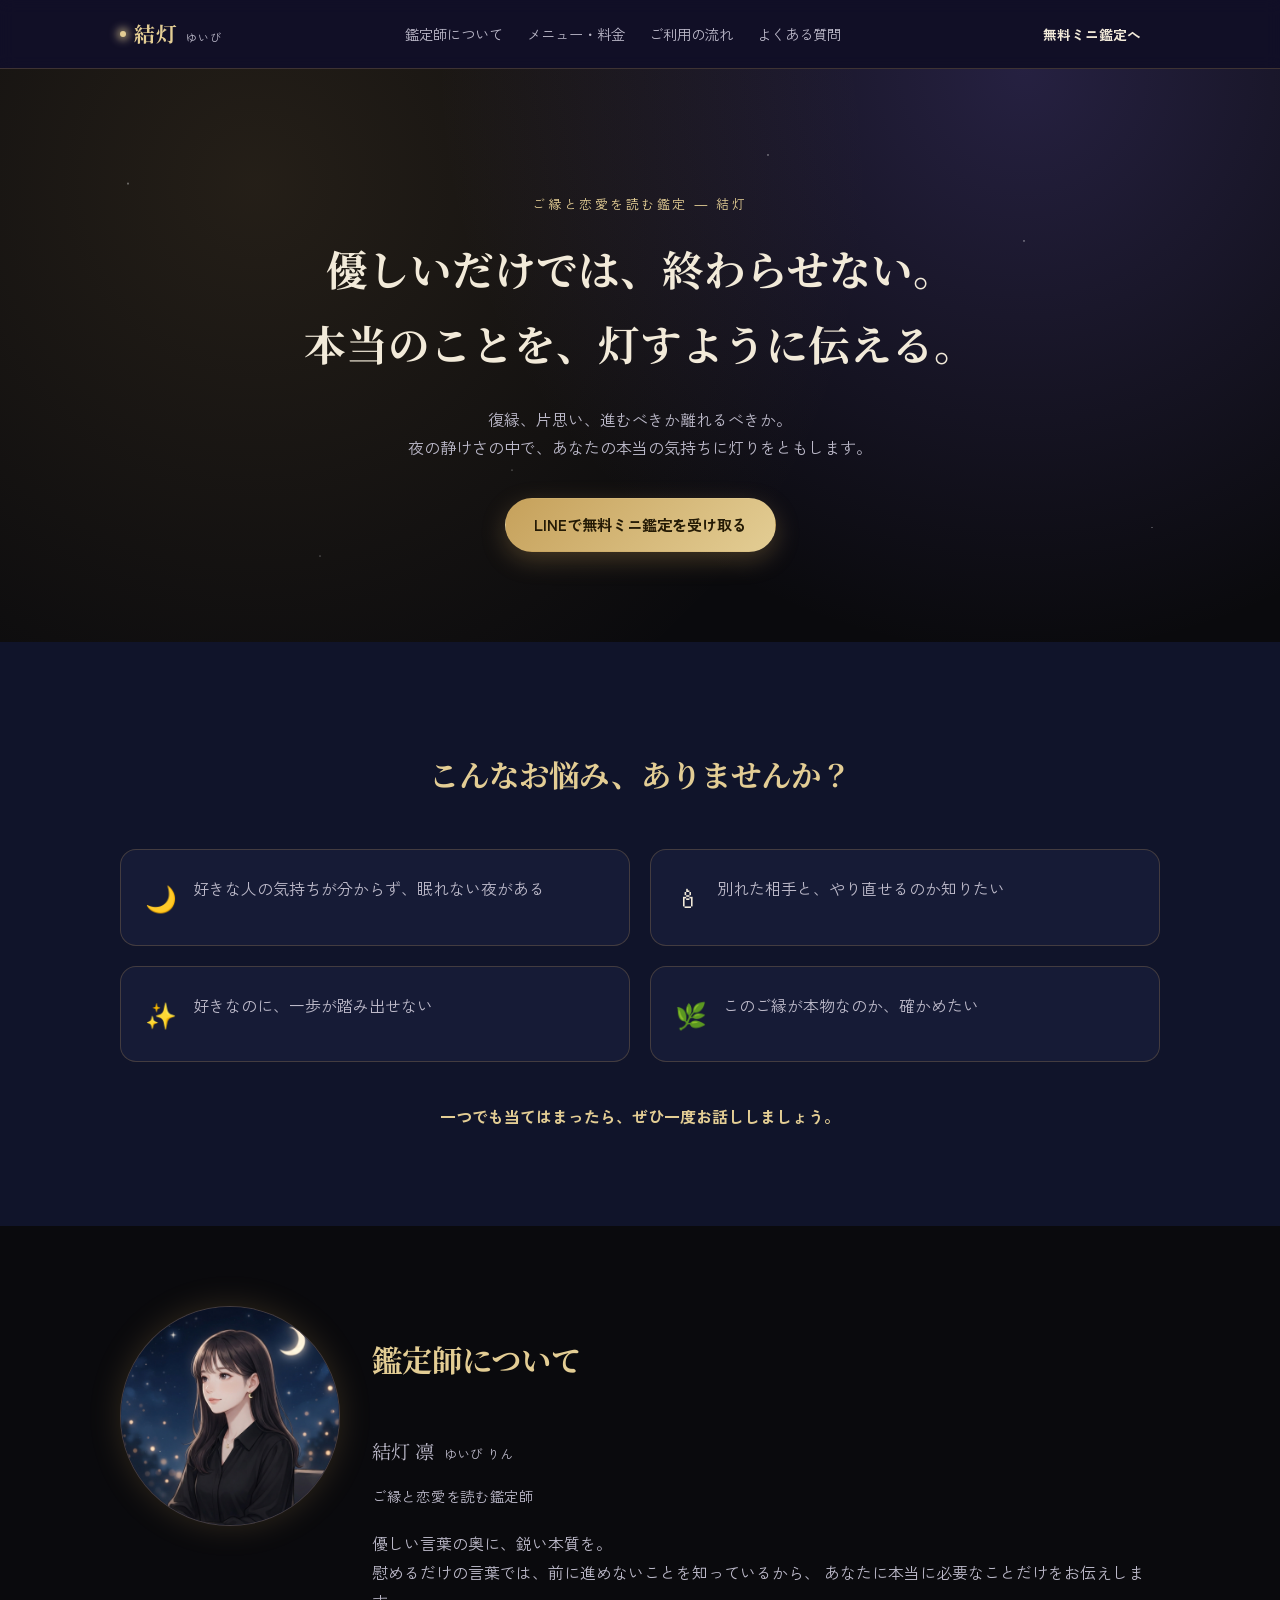
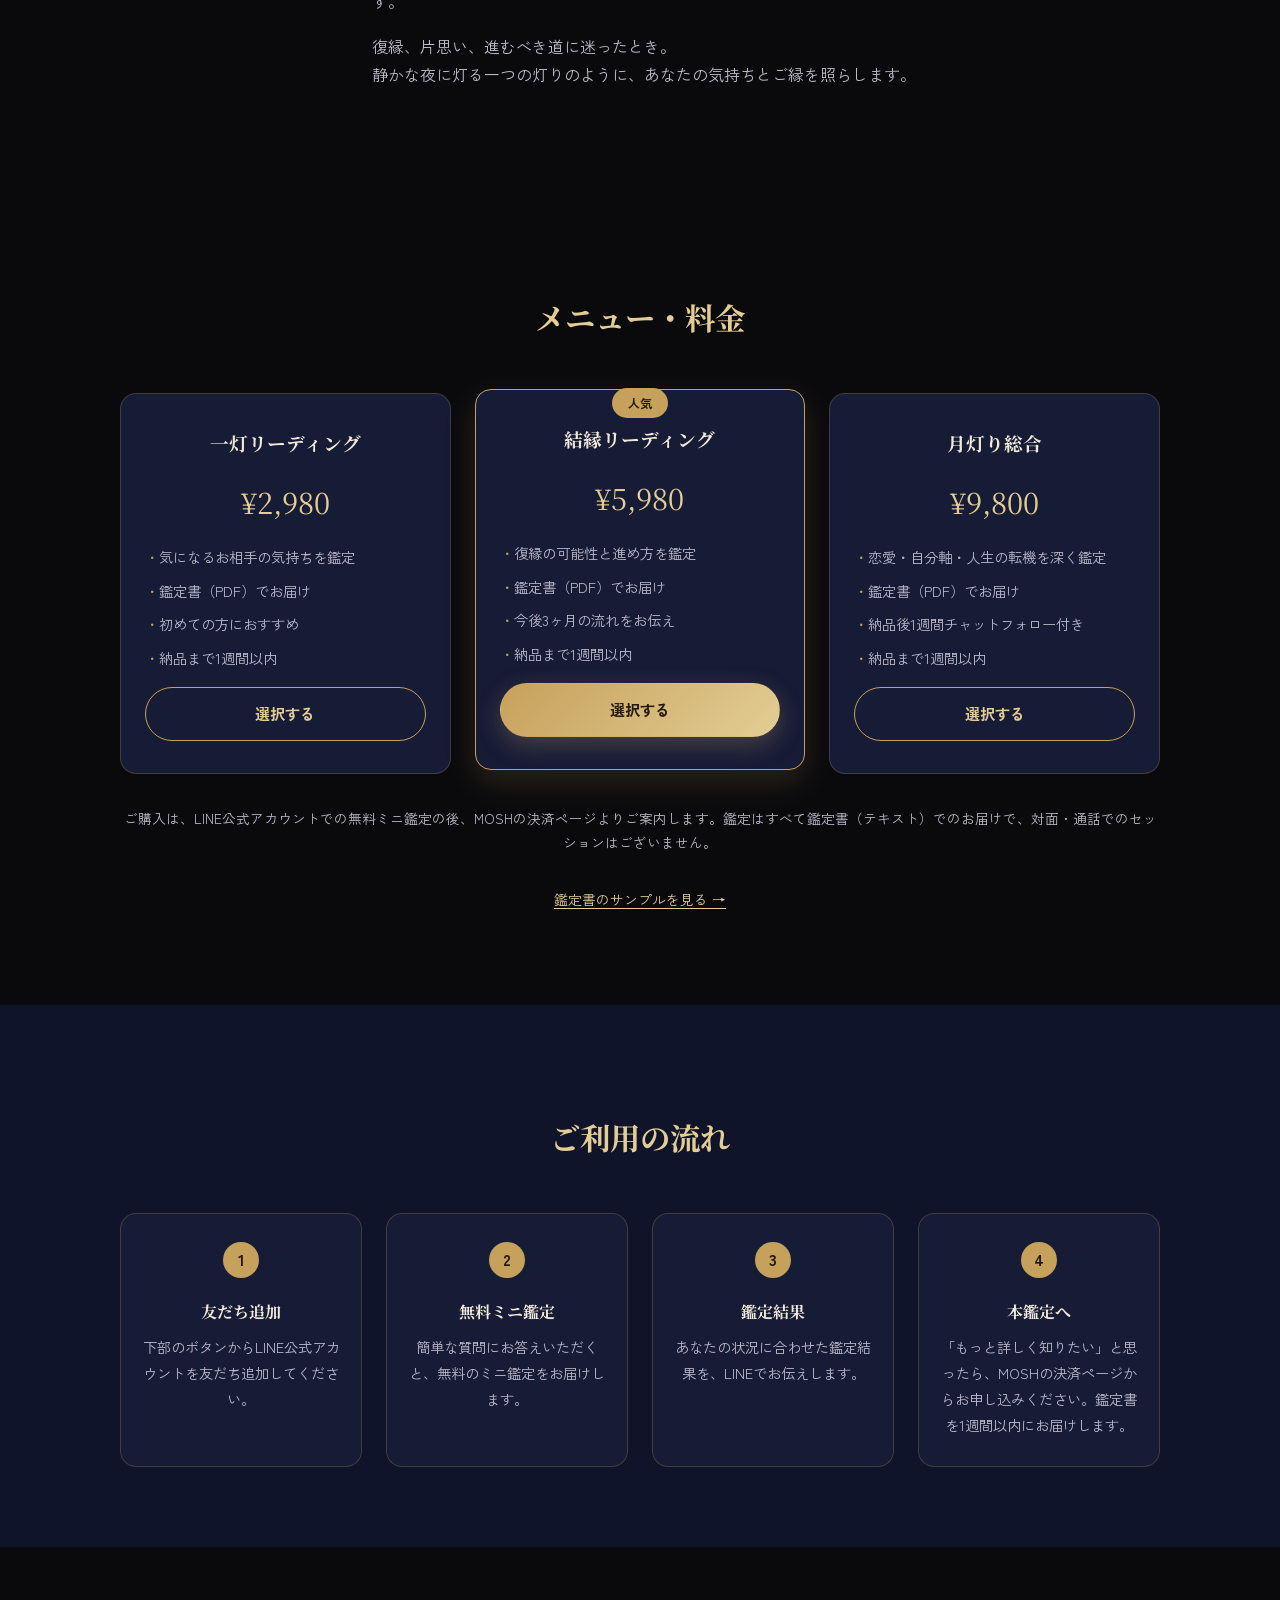
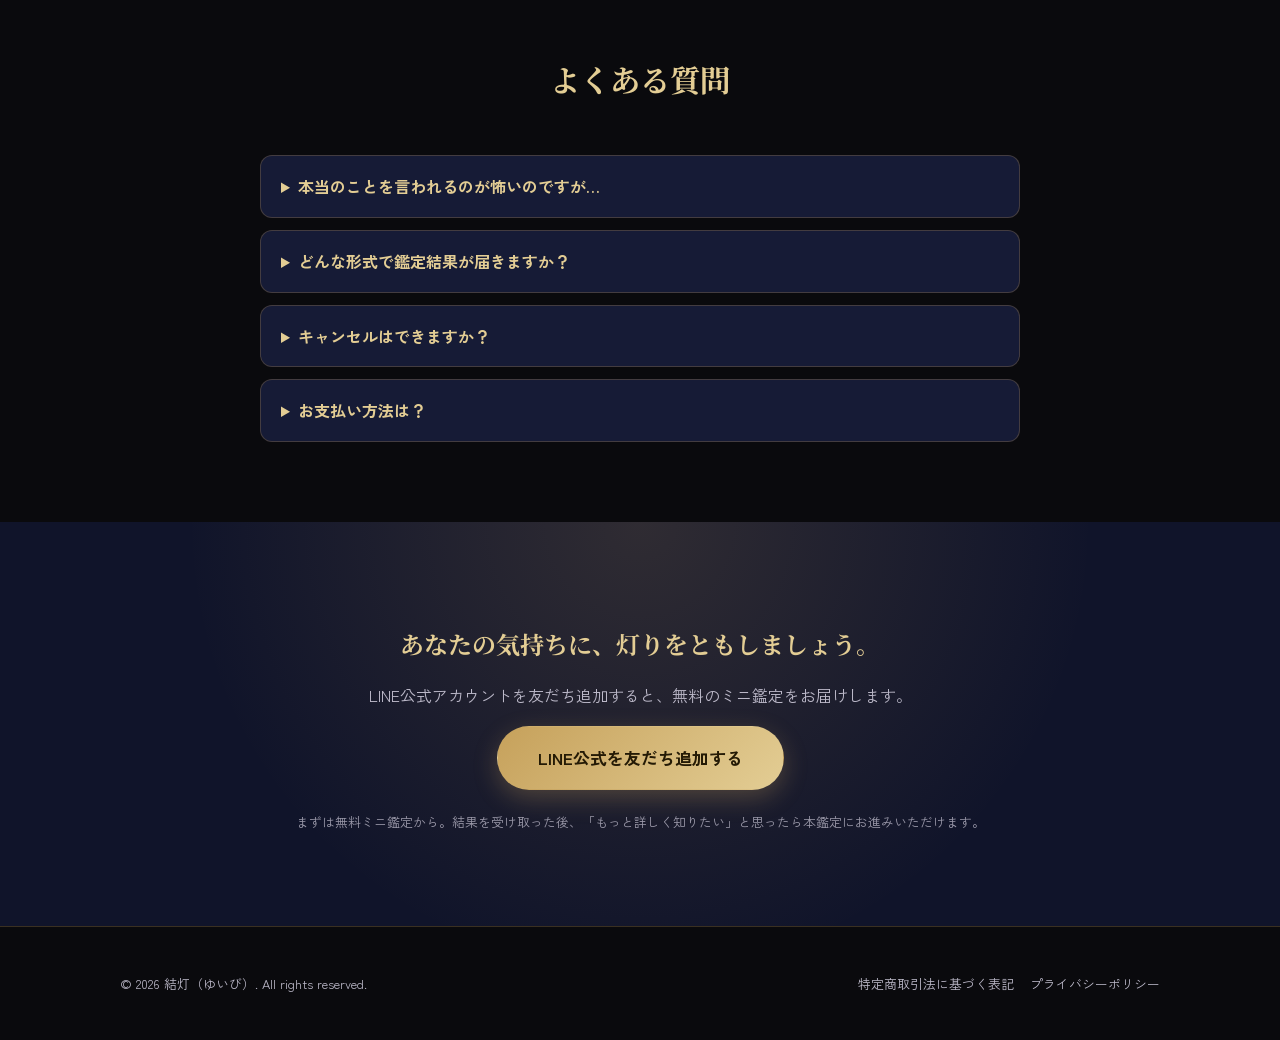
==== index.html @ 4c4d469e "Initial commit: 結灯（ゆいび）LP" ====
<!DOCTYPE html>
<html lang="ja">
<head>
<meta charset="UTF-8">
<meta name="viewport" content="width=device-width, initial-scale=1.0">
<title>結灯（ゆいび）— ご縁と恋愛を読む鑑定</title>
<meta name="description" content="優しい。でも、恋愛の現実には嘘をつかない。ご縁と恋愛を読む鑑定師・結灯 凛によるオンライン鑑定「結灯」。">
<link rel="preconnect" href="https://fonts.googleapis.com">
<link href="https://fonts.googleapis.com/css2?family=Noto+Serif+JP:wght@400;600;700&family=Zen+Kaku+Gothic+New:wght@400;500;700&display=swap" rel="stylesheet">
<link rel="stylesheet" href="css/style.css">
</head>
<body>

<header class="site-header">
  <div class="container header-inner">
    <a href="#top" class="logo"><span class="logo-glow" aria-hidden="true"></span>結灯<span class="logo-kana">ゆいび</span></a>
    <nav class="nav" id="nav">
      <a href="#about">鑑定師について</a>
      <a href="#menu">メニュー・料金</a>
      <a href="#flow">ご利用の流れ</a>
      <a href="#faq">よくある質問</a>
    </nav>
    <a href="#cta" class="btn btn-small header-cta">無料ミニ鑑定へ</a>
    <button class="nav-toggle" id="navToggle" aria-label="メニューを開く">☰</button>
  </div>
</header>

<main>

  <!-- Hero -->
  <section class="hero" id="top">
    <div class="hero-stars" aria-hidden="true"></div>
    <div class="container hero-inner">
      <p class="eyebrow">ご縁と恋愛を読む鑑定 ― 結灯</p>
      <h1>優しいだけでは、終わらせない。<br>本当のことを、灯すように伝える。</h1>
      <p class="hero-sub">
        復縁、片思い、進むべきか離れるべきか。<br>
        夜の静けさの中で、あなたの本当の気持ちに灯りをともします。
      </p>
      <a href="#cta" class="btn btn-primary">LINEで無料ミニ鑑定を受け取る</a>
    </div>
  </section>

  <!-- お悩み共感 -->
  <section class="empathy">
    <div class="container">
      <h2 class="section-title">こんなお悩み、ありませんか？</h2>
      <ul class="empathy-list">
        <li>
          <span class="empathy-icon">🌙</span>
          <p>好きな人の気持ちが分からず、眠れない夜がある</p>
        </li>
        <li>
          <span class="empathy-icon">🕯</span>
          <p>別れた相手と、やり直せるのか知りたい</p>
        </li>
        <li>
          <span class="empathy-icon">✨</span>
          <p>好きなのに、一歩が踏み出せない</p>
        </li>
        <li>
          <span class="empathy-icon">🌿</span>
          <p>このご縁が本物なのか、確かめたい</p>
        </li>
      </ul>
      <p class="empathy-lead">一つでも当てはまったら、ぜひ一度お話ししましょう。</p>
    </div>
  </section>

  <!-- 鑑定師について -->
  <section class="about" id="about">
    <div class="container about-inner">
      <div class="about-photo">
        <img src="images/profile.jpg" alt="結灯 凛（ゆいび りん）">
      </div>
      <div class="about-text">
        <h2 class="section-title align-left">鑑定師について</h2>
        <p class="about-name">結灯 凛<span class="about-kana">ゆいび りん</span></p>
        <p class="about-title">ご縁と恋愛を読む鑑定師</p>
        <p>
          優しい言葉の奥に、鋭い本質を。<br>
          慰めるだけの言葉では、前に進めないことを知っているから、
          あなたに本当に必要なことだけをお伝えします。
        </p>
        <p>
          復縁、片思い、進むべき道に迷ったとき。<br>
          静かな夜に灯る一つの灯りのように、あなたの気持ちとご縁を照らします。
        </p>
      </div>
    </div>
  </section>

  <!-- メニュー・料金 -->
  <section class="menu" id="menu">
    <div class="container">
      <h2 class="section-title">メニュー・料金</h2>
      <div class="plans">
        <div class="plan-card">
          <h3>一灯リーディング</h3>
          <p class="plan-price">¥2,980</p>
          <ul>
            <li>気になるお相手の気持ちを鑑定</li>
            <li>鑑定書（PDF）でお届け</li>
            <li>初めての方におすすめ</li>
            <li>納品まで1週間以内</li>
          </ul>
          <a href="#cta" class="btn btn-outline">選択する</a>
        </div>
        <div class="plan-card plan-featured">
          <p class="plan-badge">人気</p>
          <h3>結縁リーディング</h3>
          <p class="plan-price">¥5,980</p>
          <ul>
            <li>復縁の可能性と進め方を鑑定</li>
            <li>鑑定書（PDF）でお届け</li>
            <li>今後3ヶ月の流れをお伝え</li>
            <li>納品まで1週間以内</li>
          </ul>
          <a href="#cta" class="btn btn-primary">選択する</a>
        </div>
        <div class="plan-card">
          <h3>月灯り総合</h3>
          <p class="plan-price">¥9,800</p>
          <ul>
            <li>恋愛・自分軸・人生の転機を深く鑑定</li>
            <li>鑑定書（PDF）でお届け</li>
            <li>納品後1週間チャットフォロー付き</li>
            <li>納品まで1週間以内</li>
          </ul>
          <a href="#cta" class="btn btn-outline">選択する</a>
        </div>
      </div>
      <p class="menu-flow-note">ご購入は、LINE公式アカウントでの無料ミニ鑑定の後、MOSHの決済ページよりご案内します。鑑定はすべて鑑定書（テキスト）でのお届けで、対面・通話でのセッションはございません。</p>
      <p class="menu-flow-note"><a href="sample.html">鑑定書のサンプルを見る →</a></p>
    </div>
  </section>

  <!-- ご利用の流れ -->
  <section class="flow" id="flow">
    <div class="container">
      <h2 class="section-title">ご利用の流れ</h2>
      <ol class="flow-steps">
        <li>
          <span class="flow-num">1</span>
          <h3>友だち追加</h3>
          <p>下部のボタンからLINE公式アカウントを友だち追加してください。</p>
        </li>
        <li>
          <span class="flow-num">2</span>
          <h3>無料ミニ鑑定</h3>
          <p>簡単な質問にお答えいただくと、無料のミニ鑑定をお届けします。</p>
        </li>
        <li>
          <span class="flow-num">3</span>
          <h3>鑑定結果</h3>
          <p>あなたの状況に合わせた鑑定結果を、LINEでお伝えします。</p>
        </li>
        <li>
          <span class="flow-num">4</span>
          <h3>本鑑定へ</h3>
          <p>「もっと詳しく知りたい」と思ったら、MOSHの決済ページからお申し込みください。鑑定書を1週間以内にお届けします。</p>
        </li>
      </ol>
    </div>
  </section>

  <!-- FAQ -->
  <section class="faq" id="faq">
    <div class="container">
      <h2 class="section-title">よくある質問</h2>
      <div class="faq-list">
        <details>
          <summary>本当のことを言われるのが怖いのですが…</summary>
          <p>優しくお伝えしますが、現実から目を逸らさない鑑定を大切にしています。あなたが前に進むために必要なことだけをお話しします。</p>
        </details>
        <details>
          <summary>どんな形式で鑑定結果が届きますか？</summary>
          <p>すべて鑑定書（テキスト）でのお届けです。対面・通話でのセッションはございませんので、お好きなタイミングで読み返していただけます。</p>
        </details>
        <details>
          <summary>キャンセルはできますか？</summary>
          <p>鑑定書の作成に着手する前であれば全額返金いたします。作成に着手した後は、サービスの性質上、返金をお受けできません。</p>
        </details>
        <details>
          <summary>お支払い方法は？</summary>
          <p>クレジットカード決済に対応しています（決済代行サービス「MOSH」を利用）。LINEでのご案内後、MOSHの決済ページからお申し込みいただけます。</p>
        </details>
      </div>
    </div>
  </section>

  <!-- CTA -->
  <section class="cta-final" id="cta">
    <div class="container">
      <h2>あなたの気持ちに、灯りをともしましょう。</h2>
      <p>LINE公式アカウントを友だち追加すると、無料のミニ鑑定をお届けします。</p>
      <a href="https://lin.ee/WT8ek0j" class="btn btn-primary btn-large" target="_blank" rel="noopener">LINE公式を友だち追加する</a>
      <p class="cta-note">まずは無料ミニ鑑定から。結果を受け取った後、「もっと詳しく知りたい」と思ったら本鑑定にお進みいただけます。</p>
    </div>
  </section>

</main>

<footer class="site-footer">
  <div class="container footer-inner">
    <p>&copy; 2026 結灯（ゆいび）. All rights reserved.</p>
    <nav class="footer-nav">
      <a href="tokushoho.html">特定商取引法に基づく表記</a>
      <a href="#">プライバシーポリシー</a>
    </nav>
  </div>
</footer>

<script src="js/script.js"></script>
</body>
</html>
---- css/style.css ----
:root {
  --color-bg: #0a0a0d;
  --color-bg-alt: #10142a;
  --color-surface: #161b36;
  --color-text: #f2ead9;
  --color-text-muted: #bcb9c9;
  --color-accent: #c6a15b;
  --color-accent-soft: #e3cd94;
  --color-moon: #e9ecf5;
  --color-border: rgba(198, 161, 91, 0.25);
  --font-serif: "Noto Serif JP", serif;
  --font-sans: "Zen Kaku Gothic New", sans-serif;
  --radius: 16px;
  --max-width: 1080px;
}

* { box-sizing: border-box; }

html { scroll-behavior: smooth; }

body {
  margin: 0;
  background: var(--color-bg);
  color: var(--color-text);
  font-family: var(--font-sans);
  line-height: 1.8;
  -webkit-font-smoothing: antialiased;
}

h1, h2, h3, .logo, .plan-price, .about-name {
  font-family: var(--font-serif);
}

a { color: inherit; text-decoration: none; }

img { max-width: 100%; display: block; }

.container {
  max-width: var(--max-width);
  margin: 0 auto;
  padding: 0 20px;
}

/* Header */
.site-header {
  position: sticky;
  top: 0;
  z-index: 100;
  background: rgba(18, 16, 42, 0.9);
  backdrop-filter: blur(8px);
  border-bottom: 1px solid var(--color-border);
}

.header-inner {
  display: flex;
  align-items: center;
  justify-content: space-between;
  height: 68px;
  gap: 16px;
}

.logo {
  display: inline-flex;
  align-items: baseline;
  gap: 8px;
  font-size: 1.3rem;
  font-weight: 700;
  color: var(--color-accent-soft);
  letter-spacing: 0.05em;
  flex-shrink: 0;
}

.logo-glow {
  width: 6px;
  height: 6px;
  border-radius: 50%;
  background: var(--color-accent-soft);
  box-shadow: 0 0 8px 3px rgba(227, 205, 148, 0.7);
  align-self: center;
}

.logo-kana {
  font-family: var(--font-sans);
  font-weight: 400;
  font-size: 0.7rem;
  color: var(--color-text-muted);
  letter-spacing: 0.1em;
}

.nav {
  display: none;
  gap: 24px;
  font-size: 0.9rem;
  color: var(--color-text-muted);
}

.nav a:hover { color: var(--color-accent-soft); }

.header-cta {
  display: none;
}

.nav-toggle {
  background: none;
  border: 1px solid var(--color-border);
  color: var(--color-text);
  font-size: 1.2rem;
  border-radius: 8px;
  width: 40px;
  height: 40px;
  cursor: pointer;
}

@media (min-width: 860px) {
  .nav { display: flex; }
  .header-cta { display: inline-block; }
  .nav-toggle { display: none; }
}

.nav.nav-open {
  display: flex;
  flex-direction: column;
  position: absolute;
  top: 68px;
  left: 0;
  right: 0;
  background: var(--color-bg-alt);
  padding: 16px 20px 24px;
  border-bottom: 1px solid var(--color-border);
  gap: 14px;
}

/* Buttons */
.btn {
  display: inline-block;
  padding: 12px 28px;
  border-radius: 999px;
  font-weight: 600;
  font-size: 0.95rem;
  transition: transform 0.15s ease, box-shadow 0.15s ease, opacity 0.15s ease;
  border: 1px solid transparent;
}

.btn:hover { transform: translateY(-2px); }

.btn-primary {
  background: linear-gradient(135deg, var(--color-accent), var(--color-accent-soft));
  color: #241a05;
  box-shadow: 0 8px 24px rgba(227, 180, 100, 0.25);
}

.btn-outline {
  border-color: var(--color-accent);
  color: var(--color-accent-soft);
}

.btn-small { padding: 8px 18px; font-size: 0.85rem; }
.btn-large { padding: 16px 40px; font-size: 1.05rem; }

/* Hero */
.hero {
  position: relative;
  padding: 110px 0 90px;
  background: radial-gradient(circle at 20% 20%, rgba(227,180,100,0.12), transparent 55%),
              radial-gradient(circle at 80% 0%, rgba(120,100,220,0.25), transparent 50%),
              var(--color-bg);
  text-align: center;
  overflow: hidden;
}

.hero-stars {
  position: absolute;
  inset: 0;
  background-image:
    radial-gradient(1.5px 1.5px at 10% 20%, #fff, transparent),
    radial-gradient(1.5px 1.5px at 80% 30%, #fff, transparent),
    radial-gradient(1px 1px at 40% 70%, #fff, transparent),
    radial-gradient(1.5px 1.5px at 60% 15%, #fff, transparent),
    radial-gradient(1px 1px at 90% 80%, #fff, transparent),
    radial-gradient(1px 1px at 25% 85%, #fff, transparent);
  opacity: 0.5;
  pointer-events: none;
}

.hero-inner { position: relative; max-width: 720px; }

.eyebrow {
  color: var(--color-accent-soft);
  letter-spacing: 0.2em;
  font-size: 0.8rem;
  margin-bottom: 16px;
}

.hero h1 {
  font-size: clamp(1.7rem, 4.5vw, 2.6rem);
  margin: 0 0 24px;
  color: var(--color-text);
}

.hero-sub {
  color: var(--color-text-muted);
  margin-bottom: 36px;
  font-size: 1rem;
}

/* Section basics */
section { padding: 80px 0; }

.section-title {
  text-align: center;
  font-size: clamp(1.4rem, 3vw, 1.9rem);
  margin-bottom: 48px;
  color: var(--color-accent-soft);
  position: relative;
}

.section-title.align-left { text-align: left; }

/* Empathy */
.empathy { background: var(--color-bg-alt); }

.empathy-list {
  list-style: none;
  margin: 0 0 40px;
  padding: 0;
  display: grid;
  grid-template-columns: 1fr;
  gap: 20px;
}

@media (min-width: 640px) {
  .empathy-list { grid-template-columns: 1fr 1fr; }
}

.empathy-list li {
  background: var(--color-surface);
  border: 1px solid var(--color-border);
  border-radius: var(--radius);
  padding: 24px;
  display: flex;
  align-items: flex-start;
  gap: 16px;
}

.empathy-icon { font-size: 1.6rem; }

.empathy-list p { margin: 0; color: var(--color-text-muted); }

.empathy-lead {
  text-align: center;
  color: var(--color-accent-soft);
  font-weight: 600;
}

/* About */
.about-inner {
  display: flex;
  flex-direction: column;
  gap: 32px;
  align-items: center;
}

@media (min-width: 760px) {
  .about-inner { flex-direction: row; align-items: flex-start; }
}

.about-photo {
  flex-shrink: 0;
  width: 220px;
  height: 220px;
  border-radius: 50%;
  background: var(--color-surface);
  border: 1px solid var(--color-border);
  box-shadow: 0 0 32px rgba(198, 161, 91, 0.2);
  overflow: hidden;
}

.about-photo img {
  width: 100%;
  height: 100%;
  object-fit: cover;
}

.about-text { flex: 1; }

.about-name {
  display: flex;
  align-items: baseline;
  gap: 10px;
  font-size: 1.2rem;
  color: var(--color-accent-soft);
  margin-bottom: 4px;
}

.about-kana {
  font-family: var(--font-sans);
  font-weight: 400;
  font-size: 0.8rem;
  color: var(--color-text-muted);
}

.about-title {
  font-size: 0.9rem;
  color: var(--color-moon);
  margin-bottom: 20px;
  letter-spacing: 0.05em;
}

.about-text p { color: var(--color-text-muted); }

/* Menu / plans */
.plans {
  display: grid;
  grid-template-columns: 1fr;
  gap: 24px;
}

@media (min-width: 860px) {
  .plans { grid-template-columns: repeat(3, 1fr); }
}

.plan-card {
  position: relative;
  background: var(--color-surface);
  border: 1px solid var(--color-border);
  border-radius: var(--radius);
  padding: 32px 24px;
  text-align: center;
  display: flex;
  flex-direction: column;
  gap: 16px;
}

.plan-featured {
  border-color: var(--color-accent);
  box-shadow: 0 12px 32px rgba(227, 180, 100, 0.15);
  transform: translateY(-4px);
}

.plan-badge {
  position: absolute;
  top: -14px;
  left: 50%;
  transform: translateX(-50%);
  background: var(--color-accent);
  color: #241a05;
  font-size: 0.75rem;
  font-weight: 700;
  padding: 4px 16px;
  border-radius: 999px;
}

.plan-card h3 { margin: 0; }

.plan-price {
  font-size: 1.8rem;
  color: var(--color-accent-soft);
  margin: 0;
}

.plan-card ul {
  list-style: none;
  padding: 0;
  margin: 0;
  color: var(--color-text-muted);
  font-size: 0.9rem;
  display: flex;
  flex-direction: column;
  gap: 8px;
  text-align: left;
}

.plan-card ul li::before { content: "・"; color: var(--color-accent); }

.menu-flow-note {
  text-align: center;
  color: var(--color-text-muted);
  font-size: 0.85rem;
  margin-top: 32px;
}

.menu-flow-note a {
  color: var(--color-accent-soft);
  text-decoration: underline;
  text-underline-offset: 3px;
}

/* Flow */
.flow { background: var(--color-bg-alt); }

.flow-steps {
  list-style: none;
  margin: 0;
  padding: 0;
  display: grid;
  grid-template-columns: 1fr;
  gap: 24px;
  counter-reset: step;
}

@media (min-width: 760px) {
  .flow-steps { grid-template-columns: repeat(4, 1fr); }
}

.flow-steps li {
  background: var(--color-surface);
  border: 1px solid var(--color-border);
  border-radius: var(--radius);
  padding: 28px 20px;
  text-align: center;
}

.flow-num {
  display: inline-flex;
  align-items: center;
  justify-content: center;
  width: 36px;
  height: 36px;
  border-radius: 50%;
  background: var(--color-accent);
  color: #241a05;
  font-weight: 700;
  margin-bottom: 12px;
}

.flow-steps h3 { margin: 8px 0; font-size: 1rem; }
.flow-steps p { color: var(--color-text-muted); font-size: 0.9rem; margin: 0; }

/* FAQ */
.faq-list {
  display: flex;
  flex-direction: column;
  gap: 12px;
  max-width: 760px;
  margin: 0 auto;
}

.faq-list details {
  background: var(--color-surface);
  border: 1px solid var(--color-border);
  border-radius: 12px;
  padding: 16px 20px;
}

.faq-list summary {
  cursor: pointer;
  font-weight: 600;
  color: var(--color-accent-soft);
}

.faq-list p {
  color: var(--color-text-muted);
  margin: 12px 0 0;
}

/* CTA final */
.cta-final {
  text-align: center;
  background: radial-gradient(circle at 50% 0%, rgba(227,180,100,0.15), transparent 60%),
              var(--color-bg-alt);
}

.cta-final h2 { color: var(--color-accent-soft); margin-bottom: 12px; }
.cta-final p { color: var(--color-text-muted); }
.cta-note {
  margin-top: 20px;
  font-size: 0.8rem;
  color: var(--color-text-muted);
  opacity: 0.8;
}

/* Footer */
.site-footer {
  padding: 32px 0;
  border-top: 1px solid var(--color-border);
}

.footer-inner {
  display: flex;
  flex-direction: column;
  gap: 12px;
  align-items: center;
  text-align: center;
  color: var(--color-text-muted);
  font-size: 0.8rem;
}

.footer-nav {
  display: flex;
  gap: 16px;
}

@media (min-width: 640px) {
  .footer-inner { flex-direction: row; justify-content: space-between; }
}
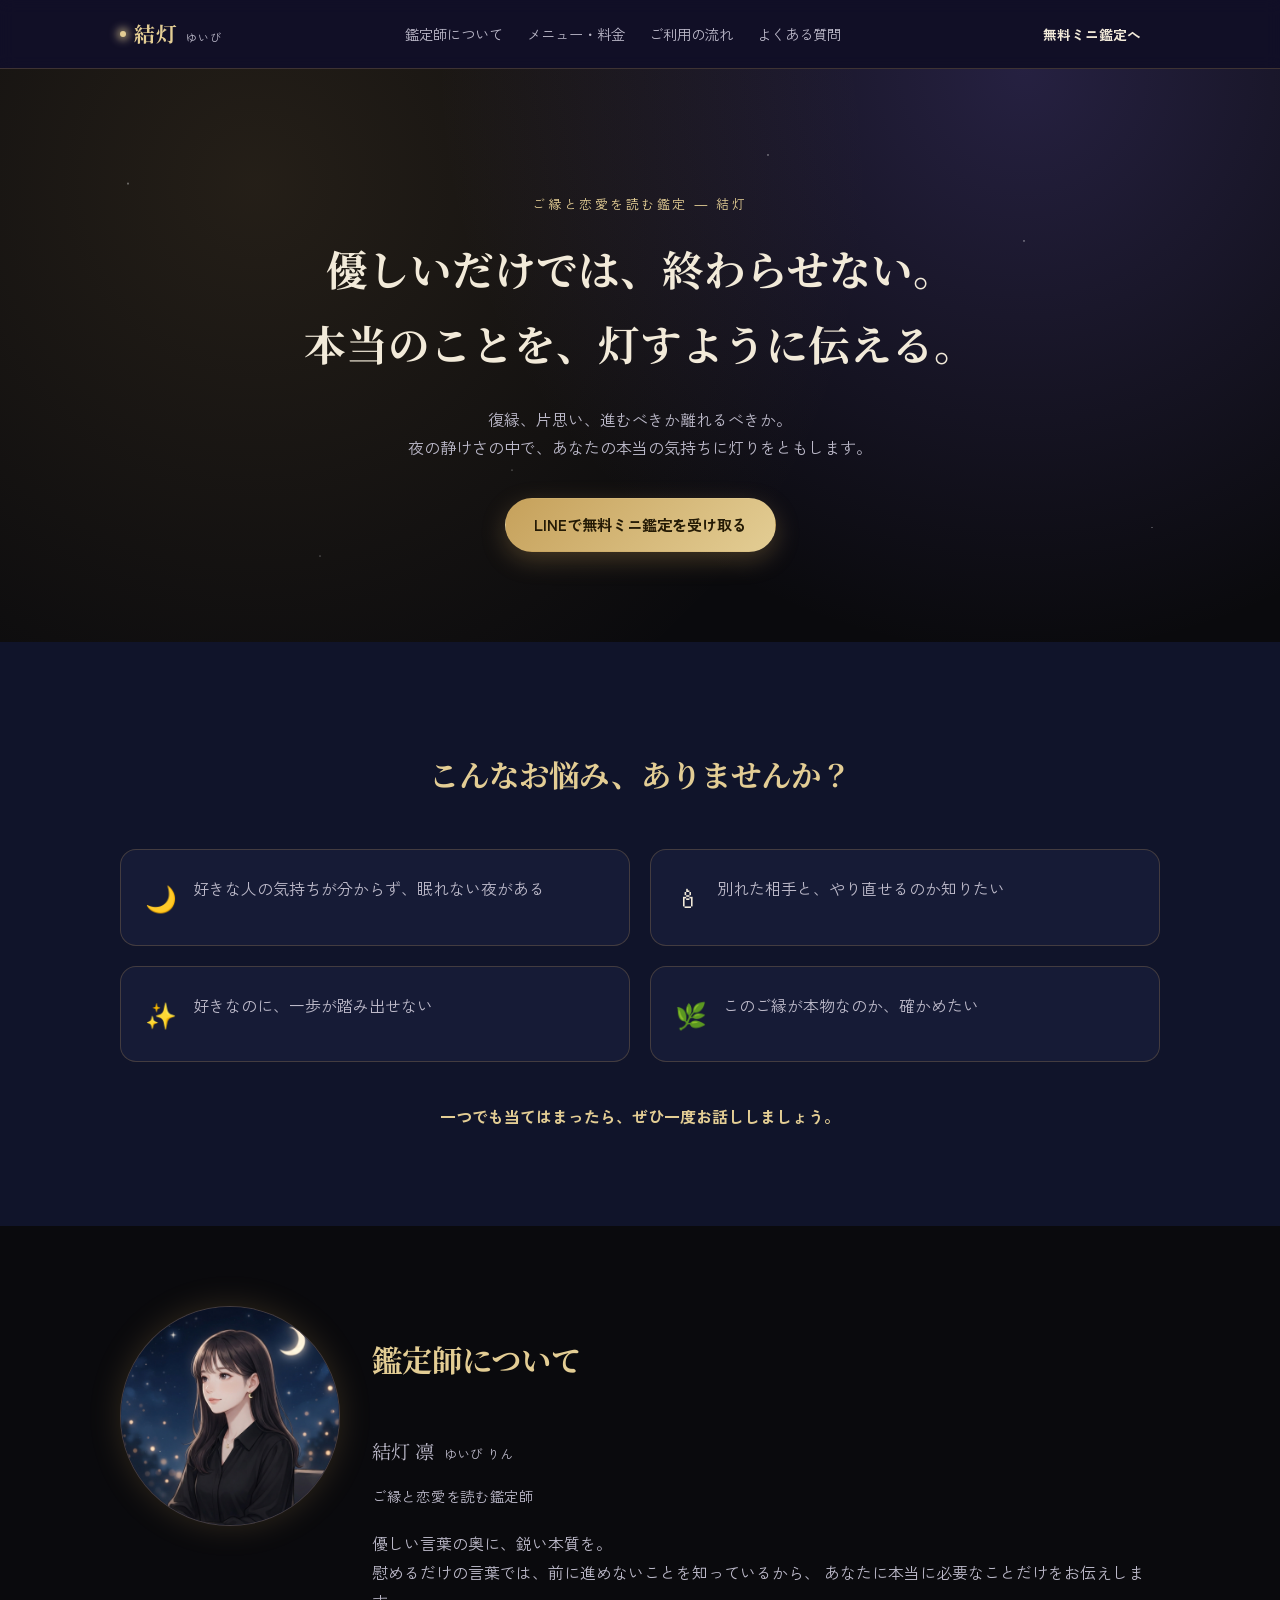
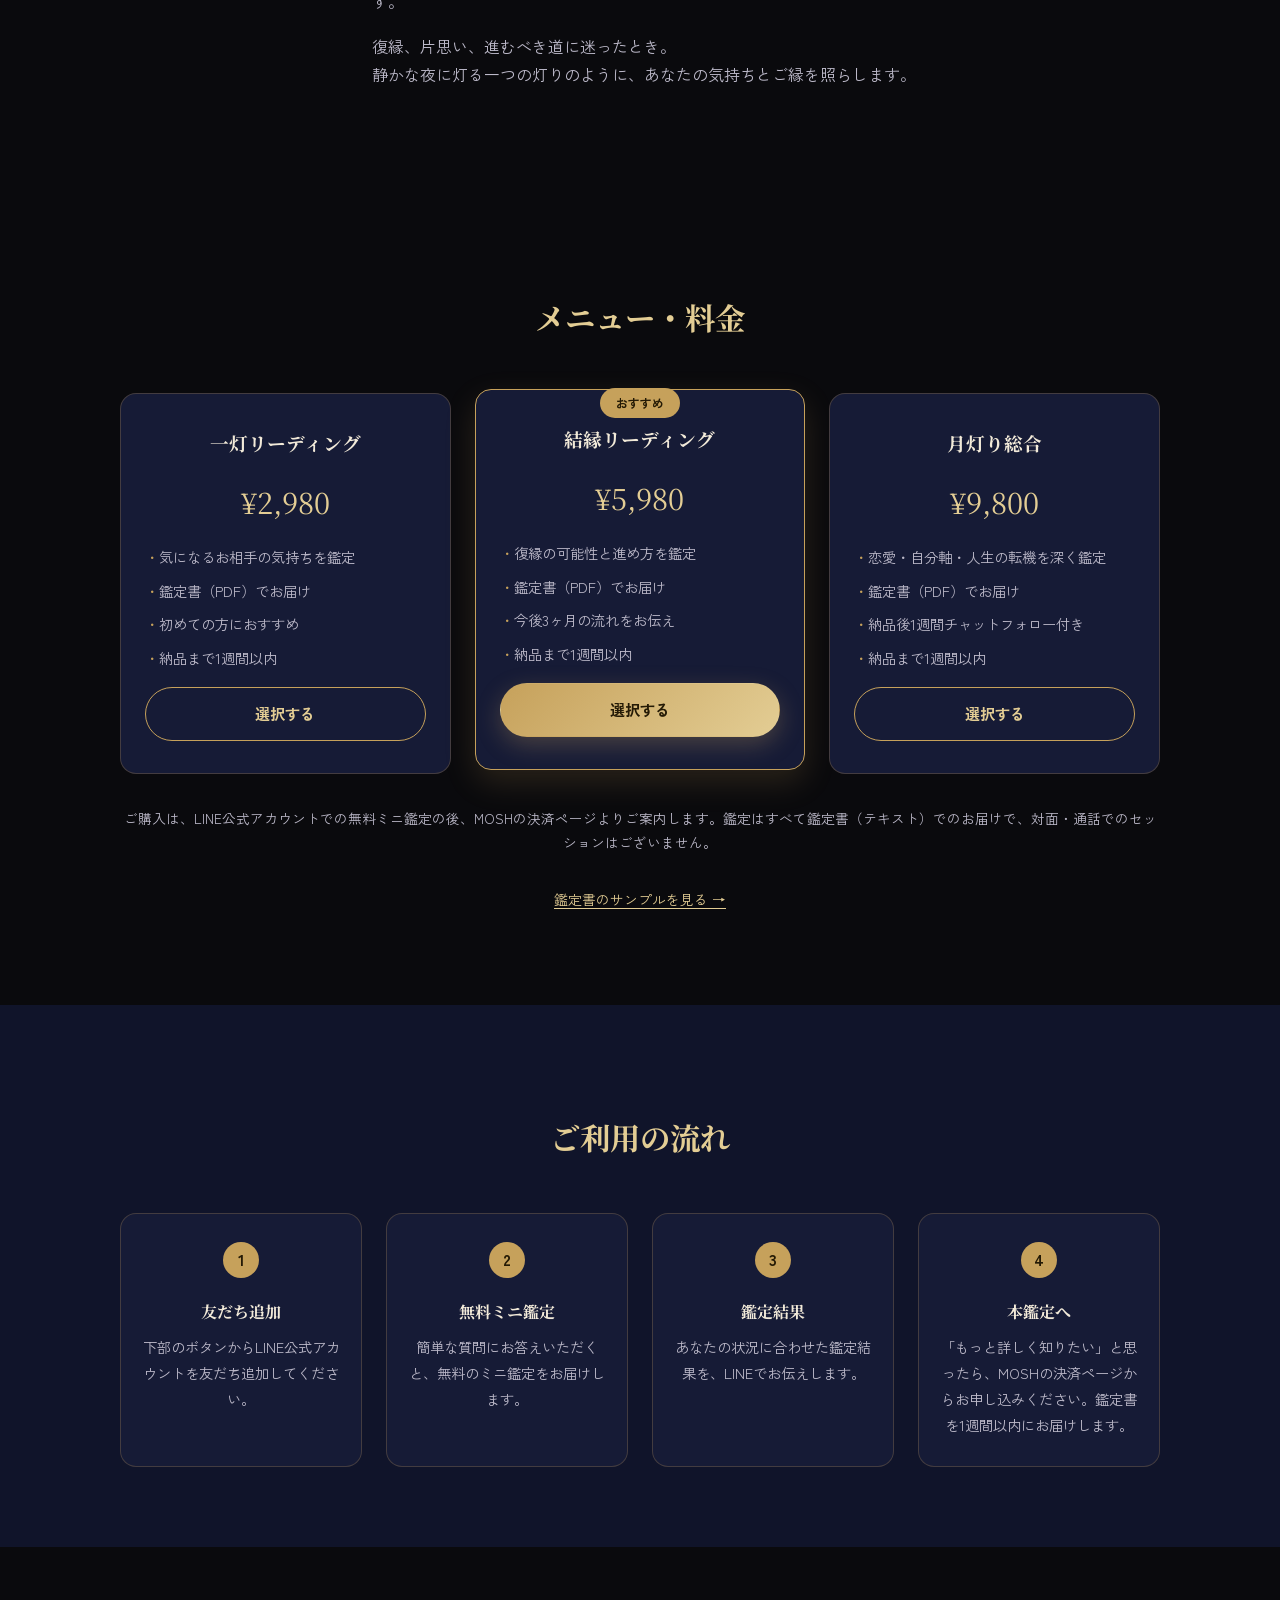
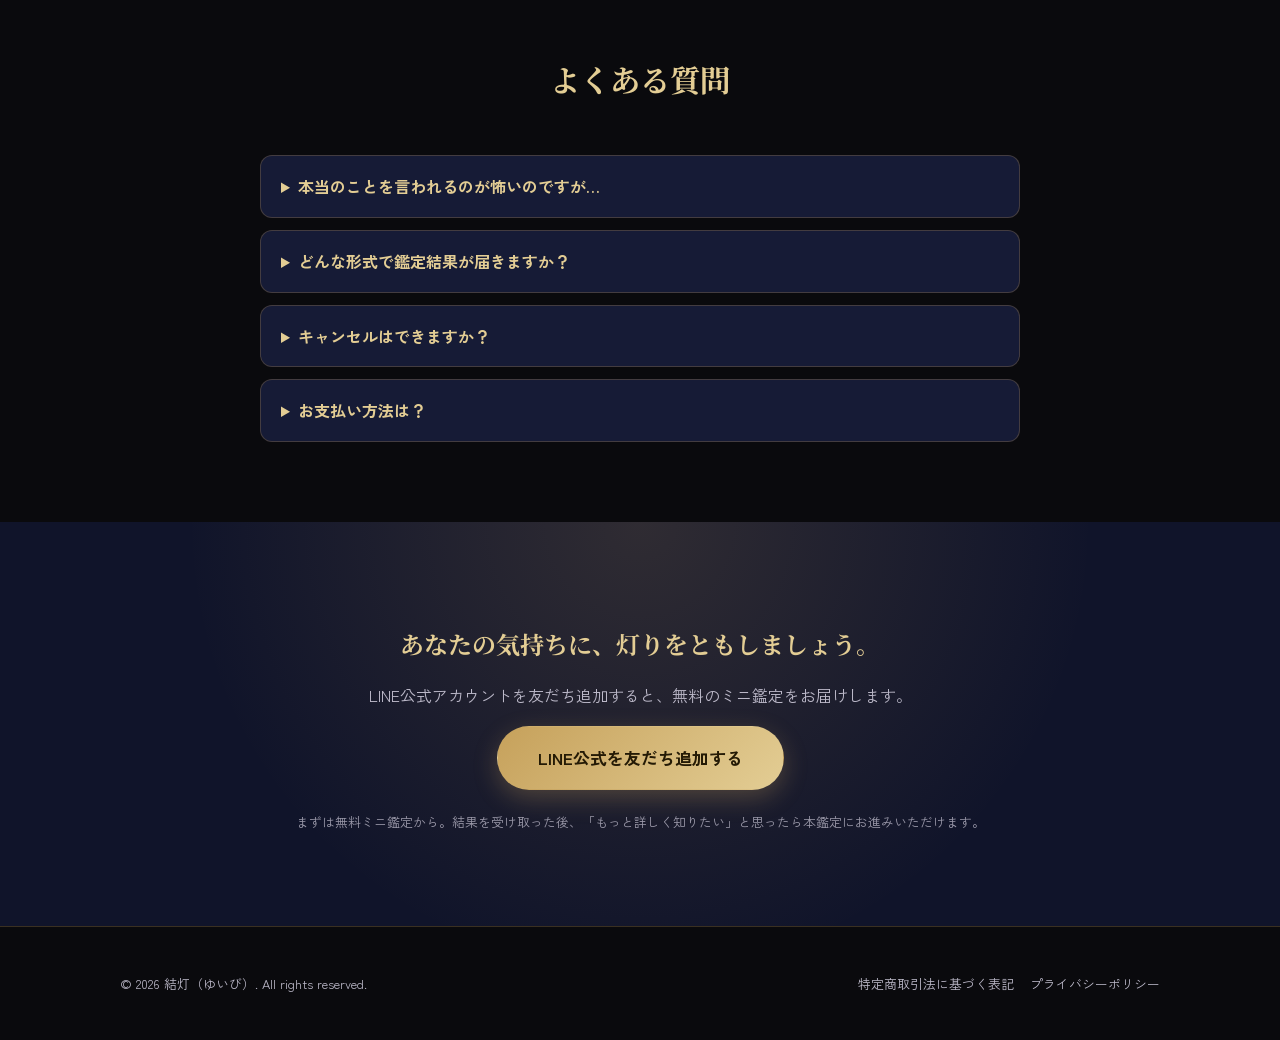
==== commit 28055e2d: "LPのLINEリンクを推奨リンクに変更、プランバッジを「おすすめ」に変更 Co-Authored-By: Claude Opus 5.5 <noreply@anthropic.com>" ====
--- a/index.html
+++ b/index.html
@@ -107,7 +107,7 @@
           <a href="#cta" class="btn btn-outline">選択する</a>
         </div>
         <div class="plan-card plan-featured">
-          <p class="plan-badge">人気</p>
+          <p class="plan-badge">おすすめ</p>
           <h3>結縁リーディング</h3>
           <p class="plan-price">¥5,980</p>
           <ul>
@@ -194,7 +194,7 @@
     <div class="container">
       <h2>あなたの気持ちに、灯りをともしましょう。</h2>
       <p>LINE公式アカウントを友だち追加すると、無料のミニ鑑定をお届けします。</p>
-      <a href="https://lin.ee/WT8ek0j" class="btn btn-primary btn-large" target="_blank" rel="noopener">LINE公式を友だち追加する</a>
+      <a href="https://lin.ee/8KUu7Op" class="btn btn-primary btn-large" target="_blank" rel="noopener">LINE公式を友だち追加する</a>
       <p class="cta-note">まずは無料ミニ鑑定から。結果を受け取った後、「もっと詳しく知りたい」と思ったら本鑑定にお進みいただけます。</p>
     </div>
   </section>
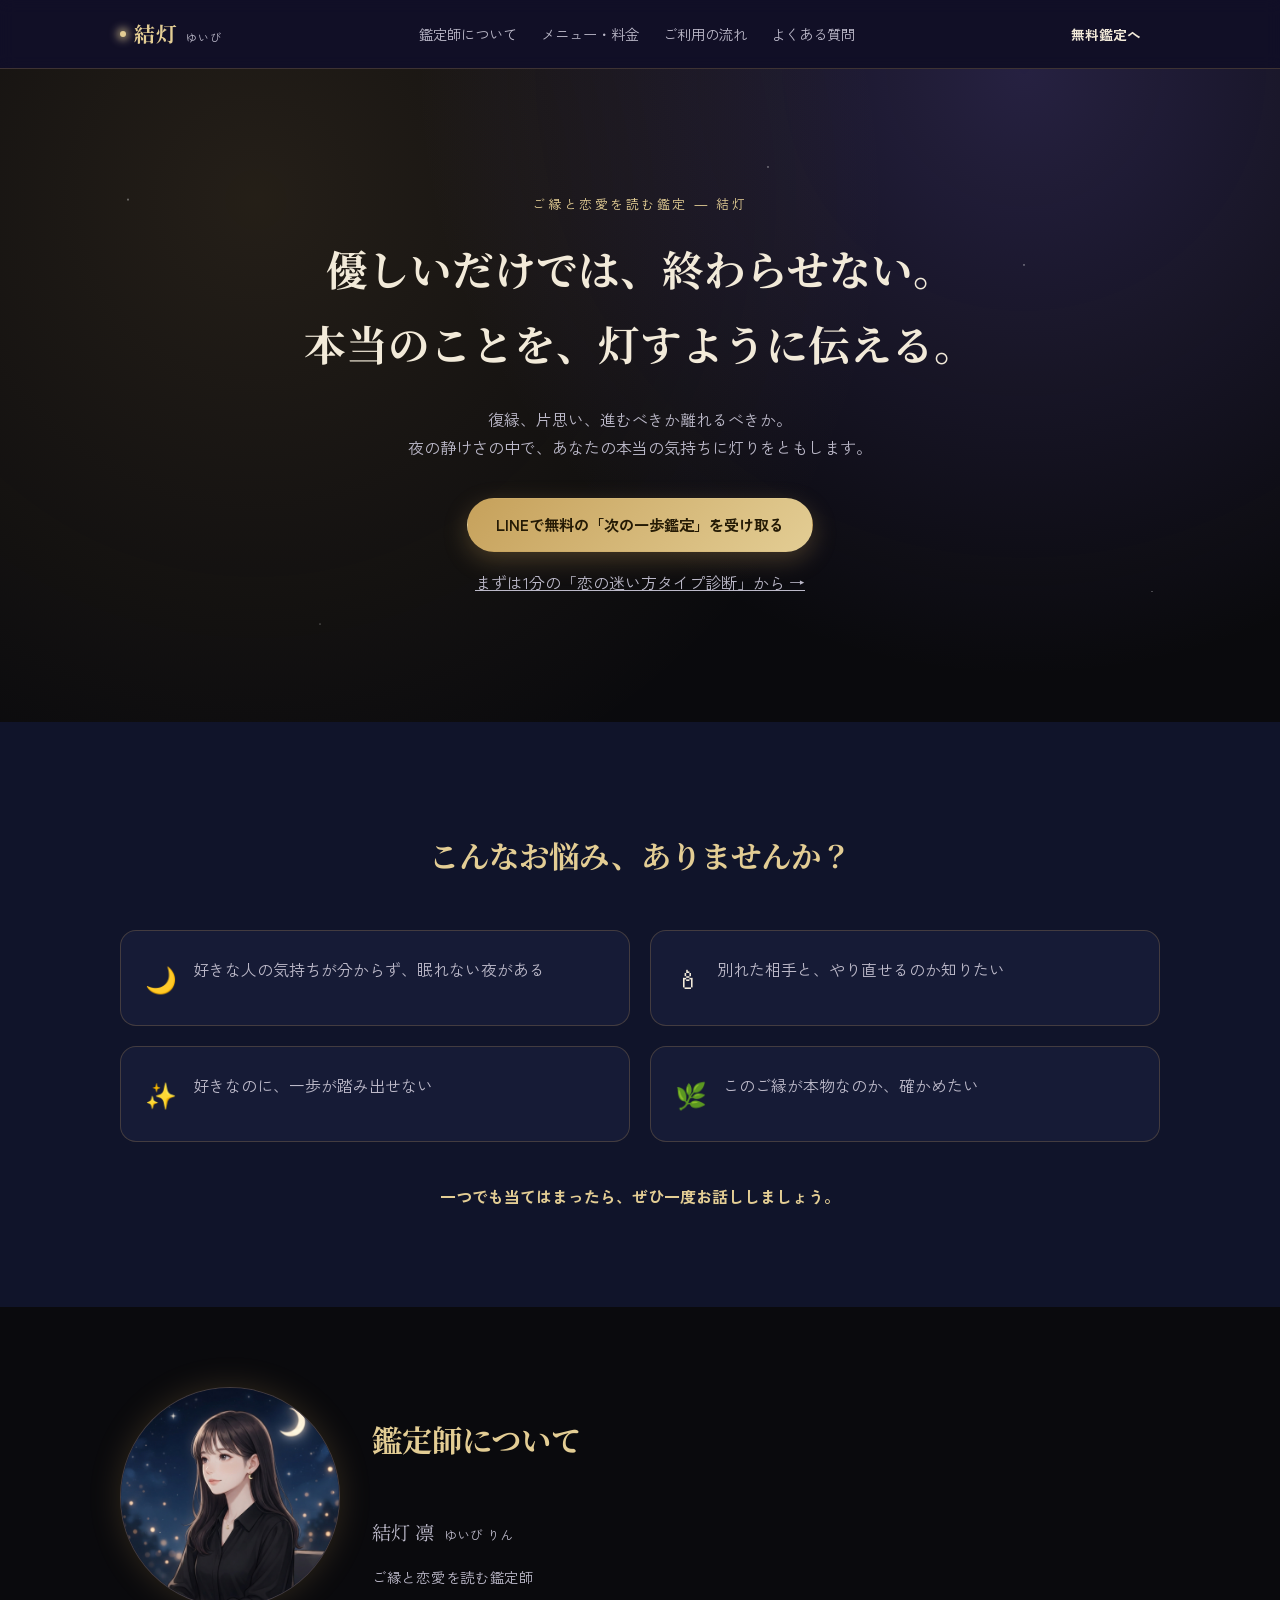
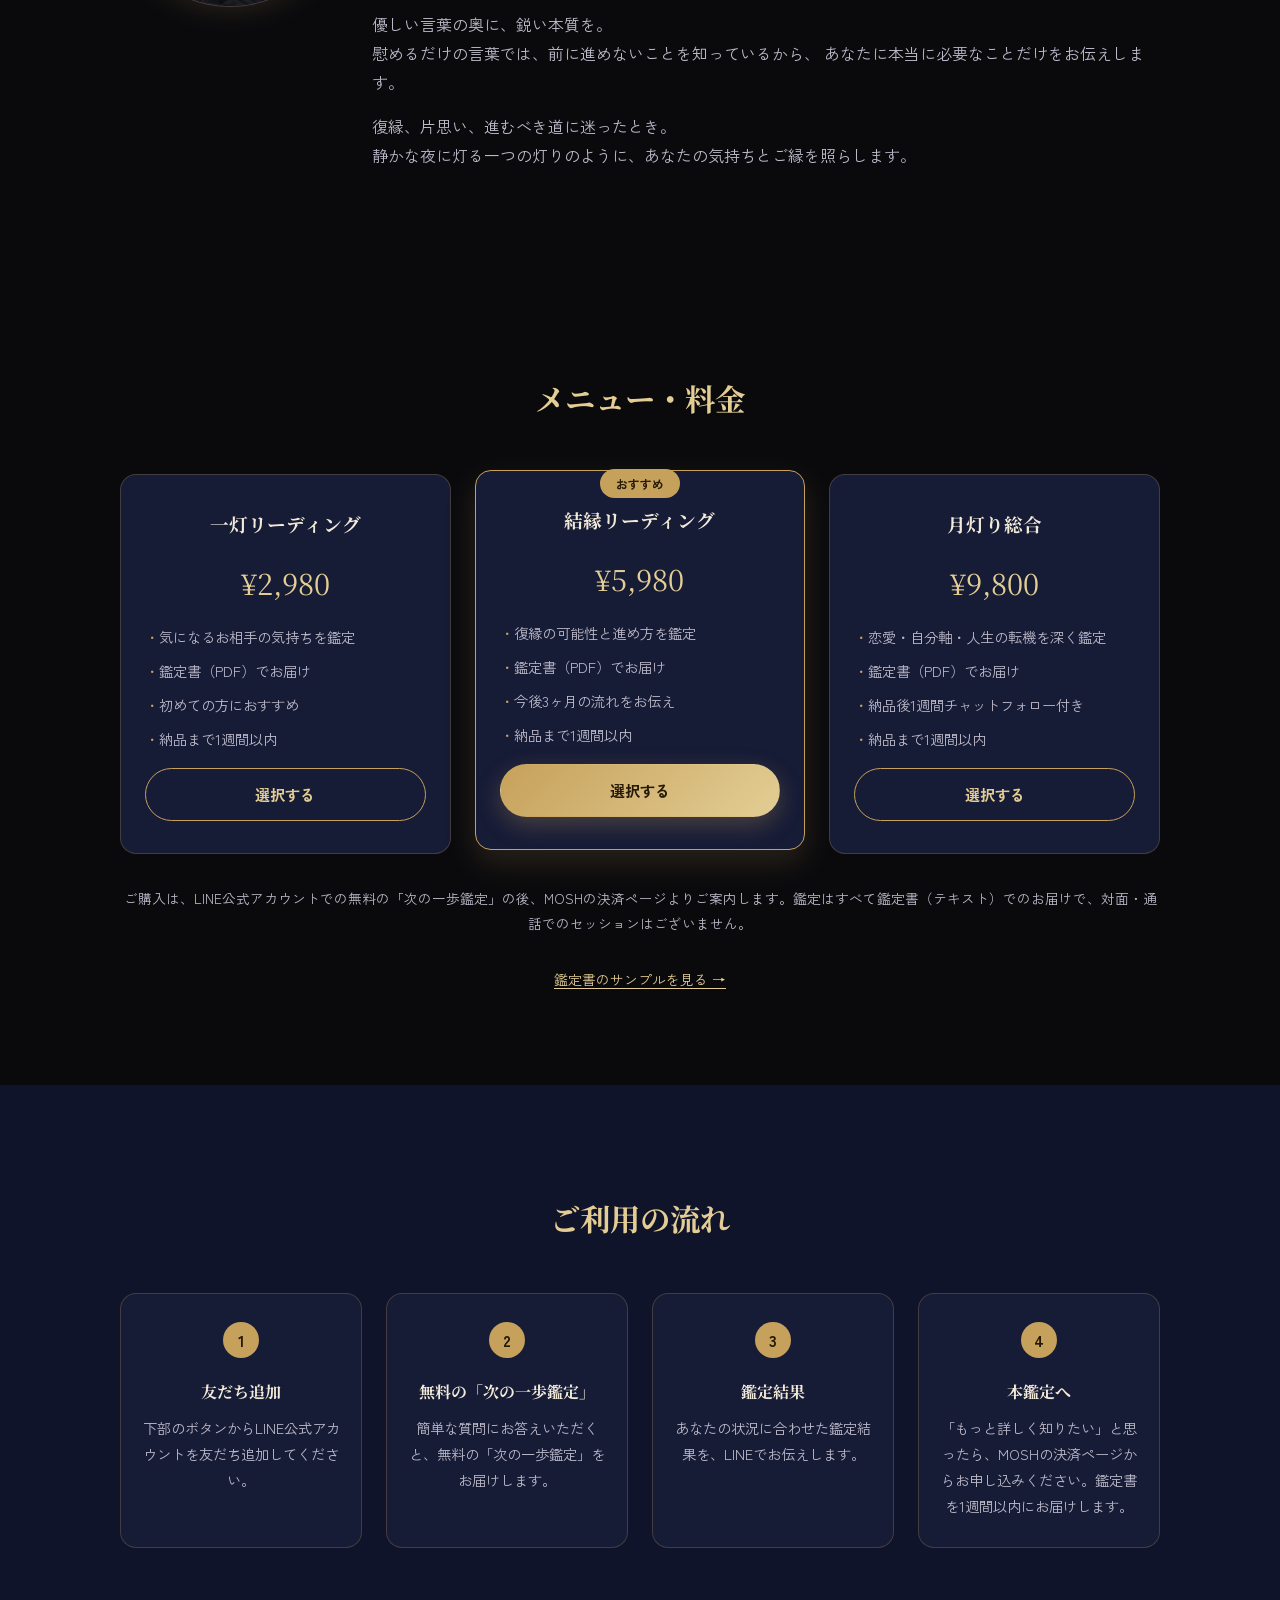
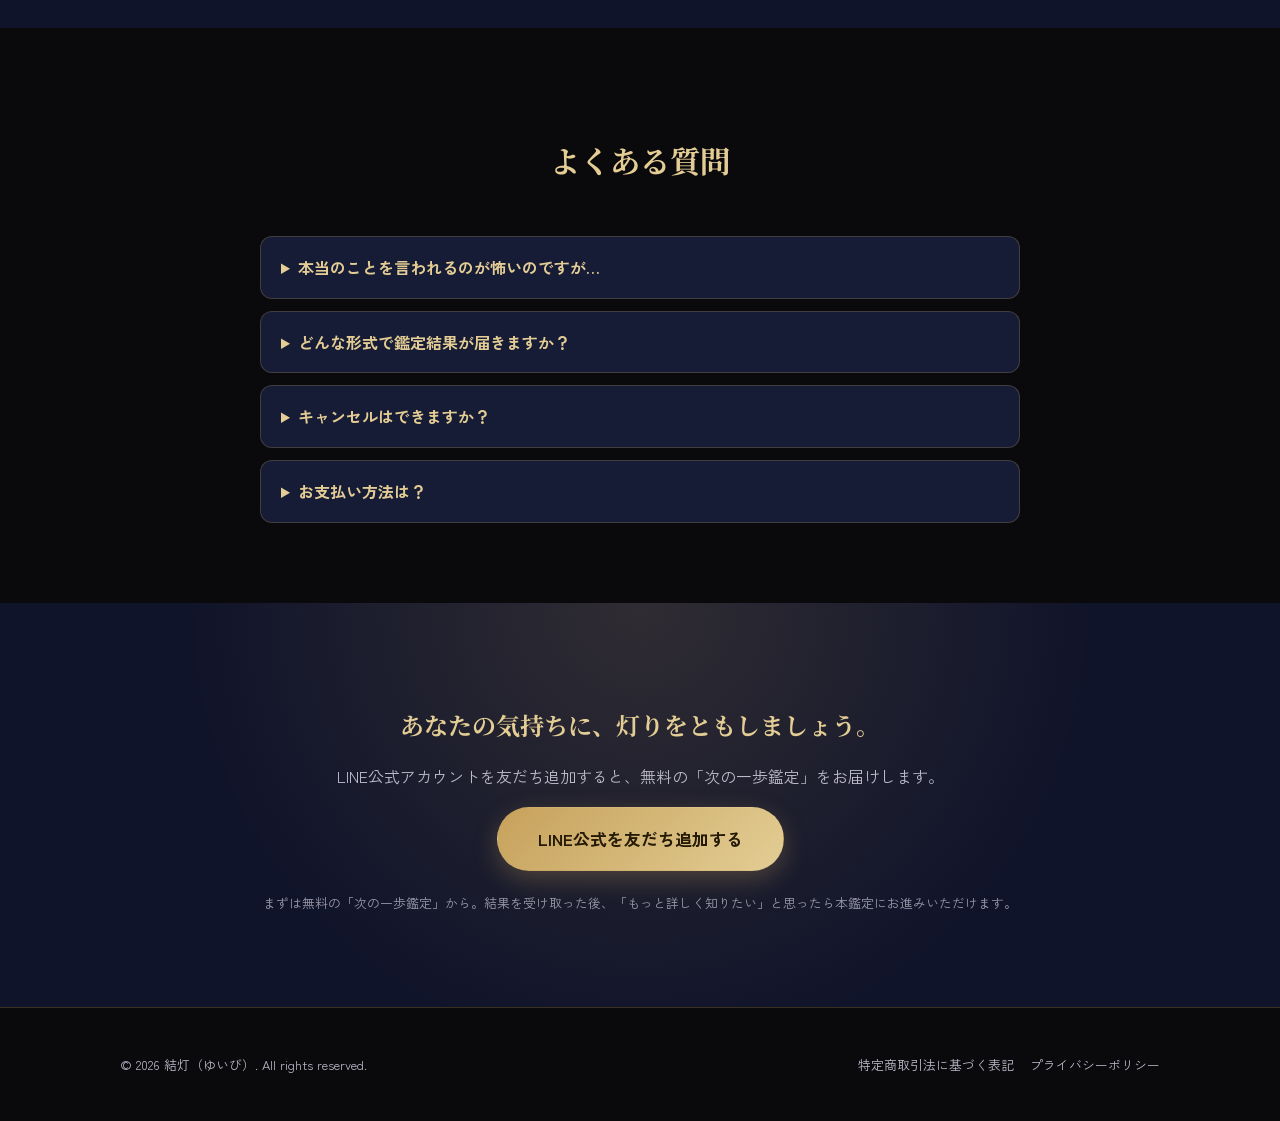
==== commit 197f070c: "恋の迷い方タイプ診断ページを追加し、無料鑑定の名称を「次の一歩鑑定」に変更 Co-Authored-By: Claude Opus 5.5 <noreply@anthropic.com>" ====
--- a/index.html
+++ b/index.html
@@ -20,7 +20,7 @@
       <a href="#flow">ご利用の流れ</a>
       <a href="#faq">よくある質問</a>
     </nav>
-    <a href="#cta" class="btn btn-small header-cta">無料ミニ鑑定へ</a>
+    <a href="#cta" class="btn btn-small header-cta">無料鑑定へ</a>
     <button class="nav-toggle" id="navToggle" aria-label="メニューを開く">☰</button>
   </div>
 </header>
@@ -37,7 +37,8 @@
         復縁、片思い、進むべきか離れるべきか。<br>
         夜の静けさの中で、あなたの本当の気持ちに灯りをともします。
       </p>
-      <a href="#cta" class="btn btn-primary">LINEで無料ミニ鑑定を受け取る</a>
+      <a href="#cta" class="btn btn-primary">LINEで無料の「次の一歩鑑定」を受け取る</a>
+      <p class="hero-sub" style="margin-top:16px;"><a href="shindan.html" style="text-decoration:underline;">まずは1分の「恋の迷い方タイプ診断」から →</a></p>
     </div>
   </section>
 
@@ -130,7 +131,7 @@
           <a href="#cta" class="btn btn-outline">選択する</a>
         </div>
       </div>
-      <p class="menu-flow-note">ご購入は、LINE公式アカウントでの無料ミニ鑑定の後、MOSHの決済ページよりご案内します。鑑定はすべて鑑定書（テキスト）でのお届けで、対面・通話でのセッションはございません。</p>
+      <p class="menu-flow-note">ご購入は、LINE公式アカウントでの無料の「次の一歩鑑定」の後、MOSHの決済ページよりご案内します。鑑定はすべて鑑定書（テキスト）でのお届けで、対面・通話でのセッションはございません。</p>
       <p class="menu-flow-note"><a href="sample.html">鑑定書のサンプルを見る →</a></p>
     </div>
   </section>
@@ -147,8 +148,8 @@
         </li>
         <li>
           <span class="flow-num">2</span>
-          <h3>無料ミニ鑑定</h3>
-          <p>簡単な質問にお答えいただくと、無料のミニ鑑定をお届けします。</p>
+          <h3>無料の「次の一歩鑑定」</h3>
+          <p>簡単な質問にお答えいただくと、無料の「次の一歩鑑定」をお届けします。</p>
         </li>
         <li>
           <span class="flow-num">3</span>
@@ -193,9 +194,9 @@
   <section class="cta-final" id="cta">
     <div class="container">
       <h2>あなたの気持ちに、灯りをともしましょう。</h2>
-      <p>LINE公式アカウントを友だち追加すると、無料のミニ鑑定をお届けします。</p>
+      <p>LINE公式アカウントを友だち追加すると、無料の「次の一歩鑑定」をお届けします。</p>
       <a href="https://lin.ee/8KUu7Op" class="btn btn-primary btn-large" target="_blank" rel="noopener">LINE公式を友だち追加する</a>
-      <p class="cta-note">まずは無料ミニ鑑定から。結果を受け取った後、「もっと詳しく知りたい」と思ったら本鑑定にお進みいただけます。</p>
+      <p class="cta-note">まずは無料の「次の一歩鑑定」から。結果を受け取った後、「もっと詳しく知りたい」と思ったら本鑑定にお進みいただけます。</p>
     </div>
   </section>
 
@@ -206,7 +207,7 @@
     <p>&copy; 2026 結灯（ゆいび）. All rights reserved.</p>
     <nav class="footer-nav">
       <a href="tokushoho.html">特定商取引法に基づく表記</a>
-      <a href="#">プライバシーポリシー</a>
+      <a href="privacy.html">プライバシーポリシー</a>
     </nav>
   </div>
 </footer>
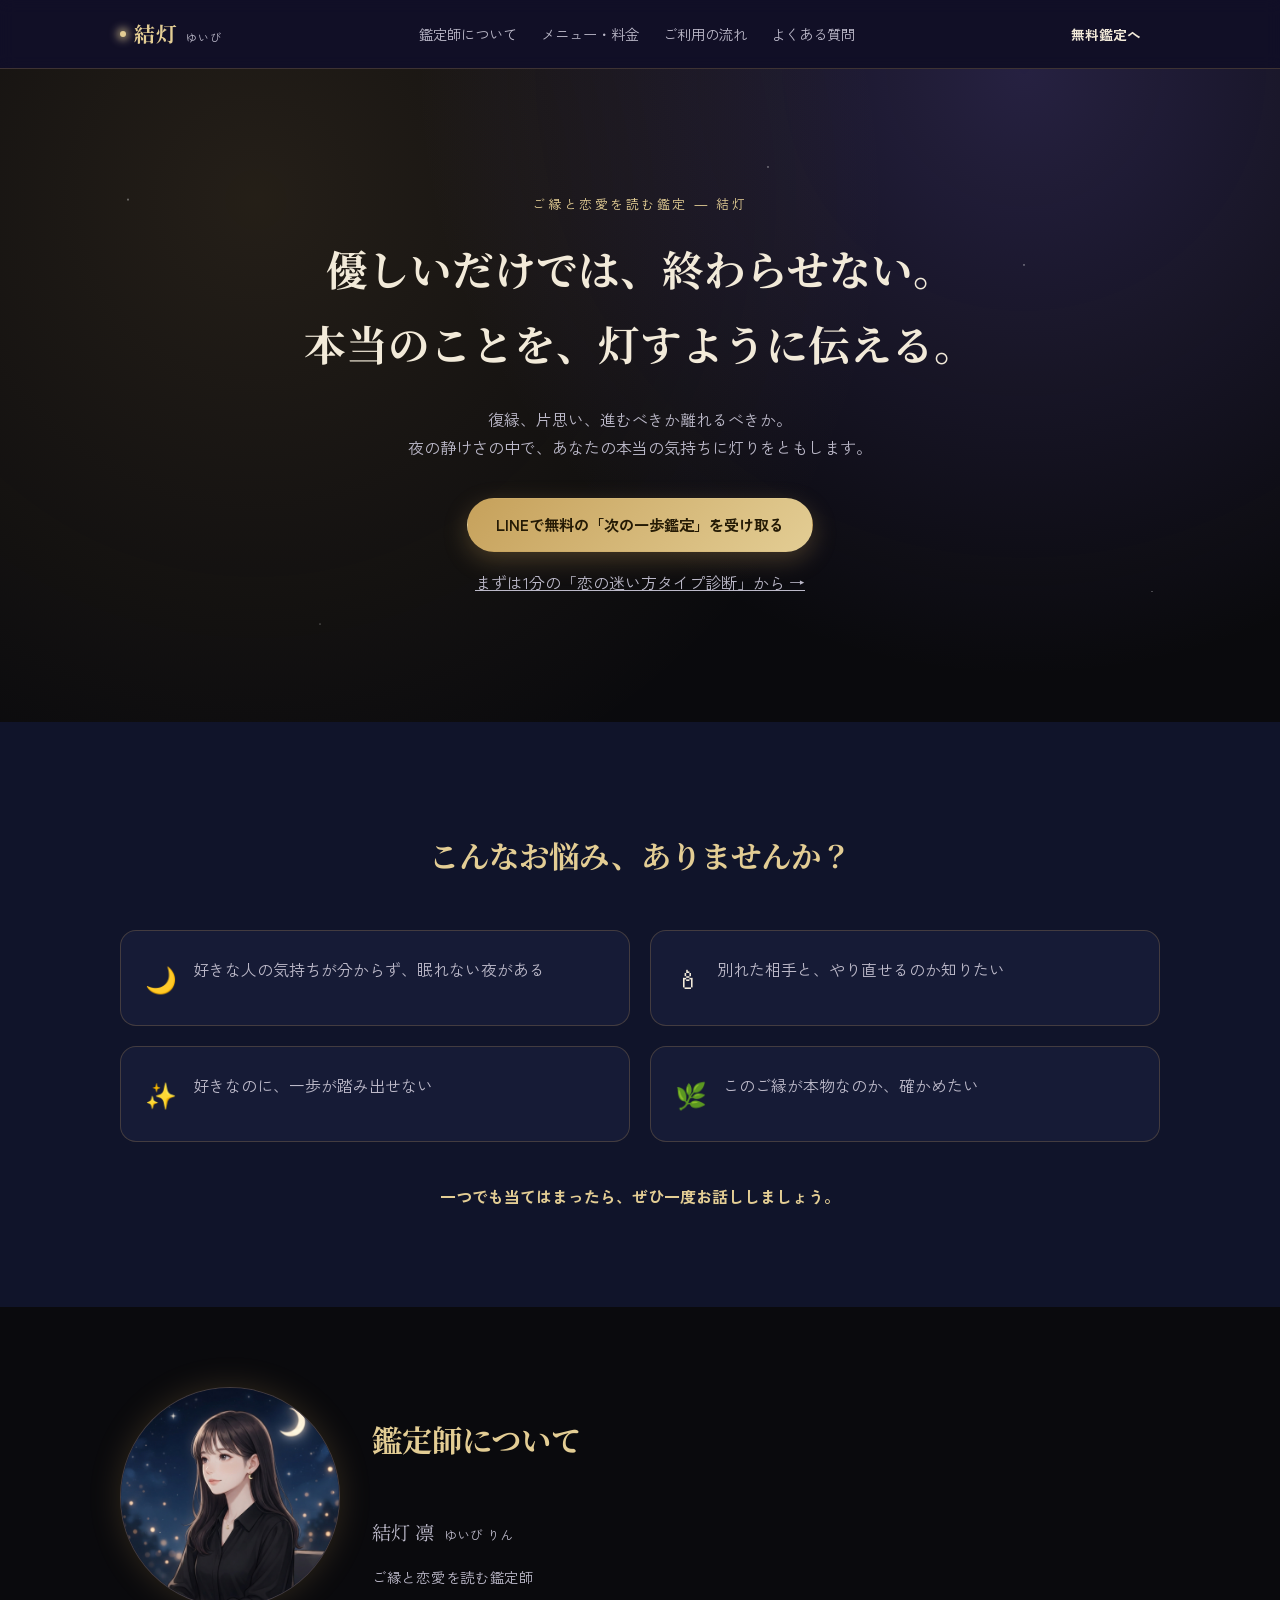
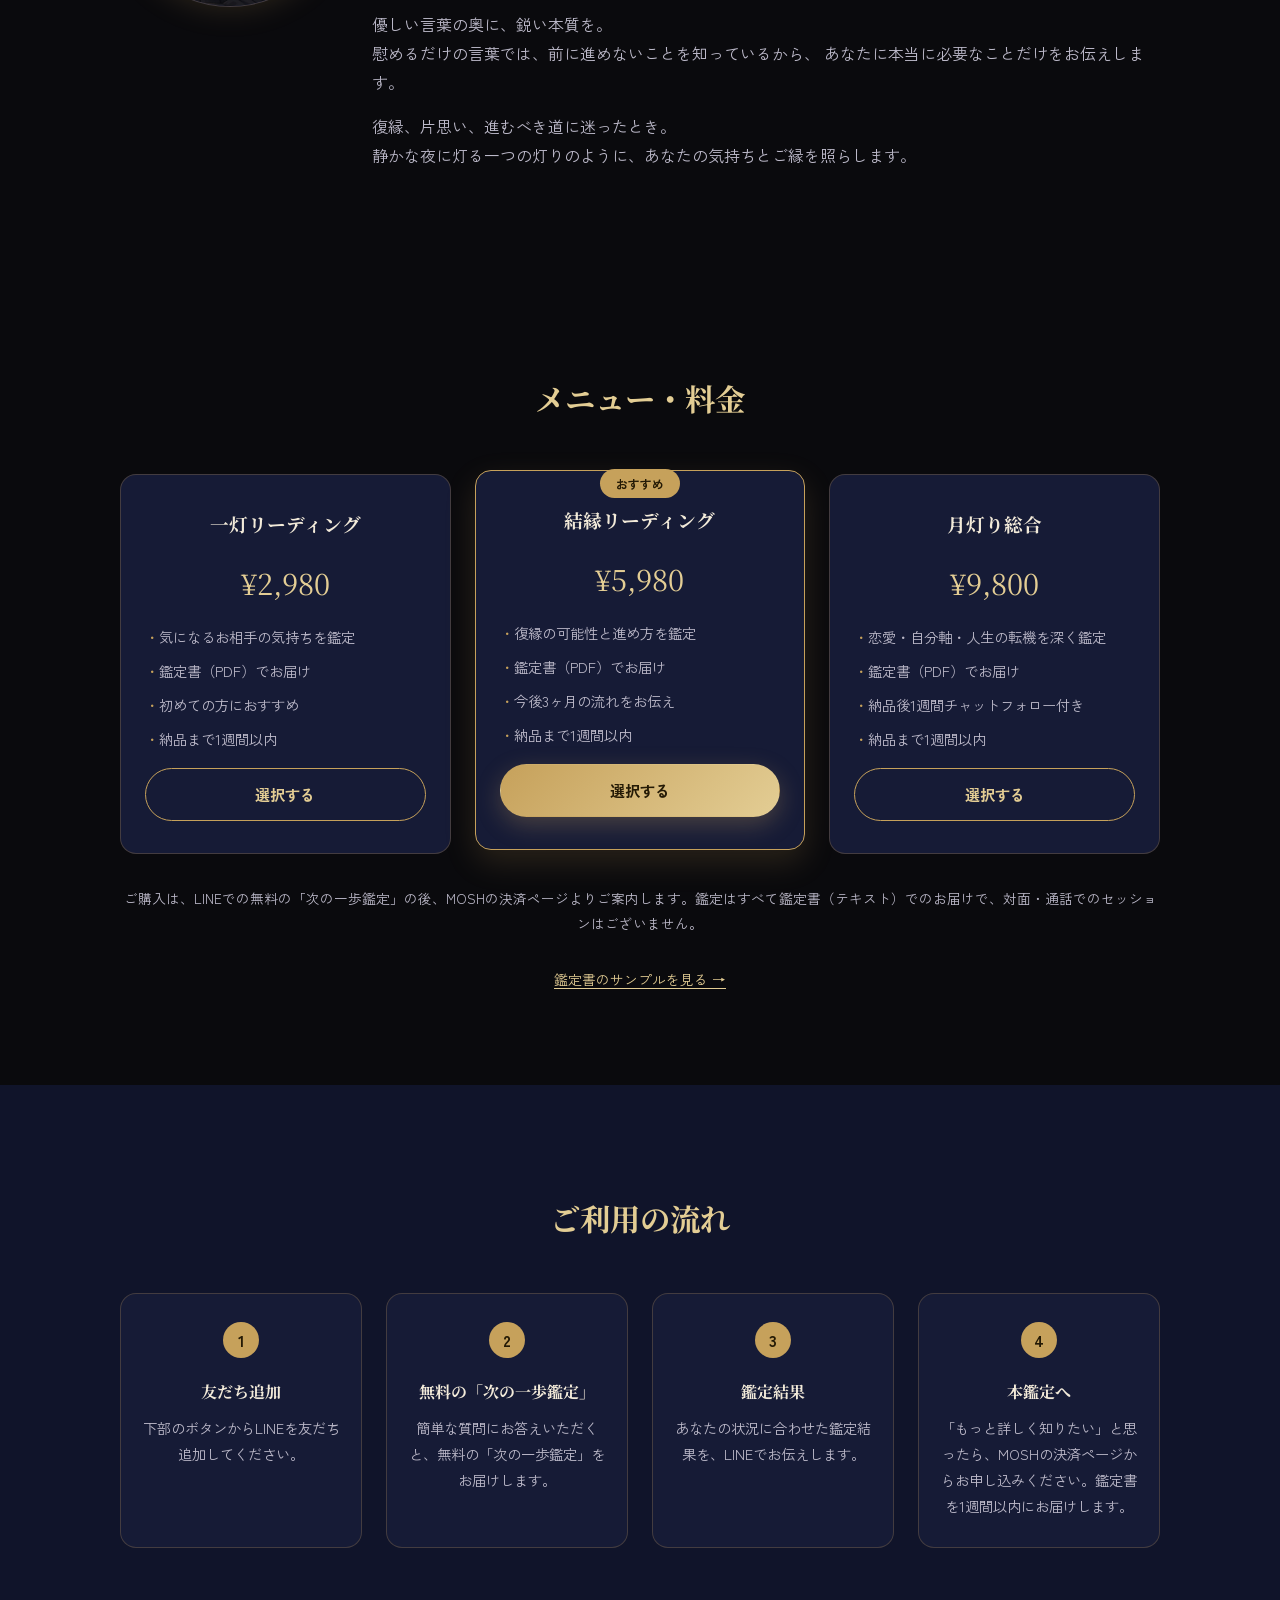
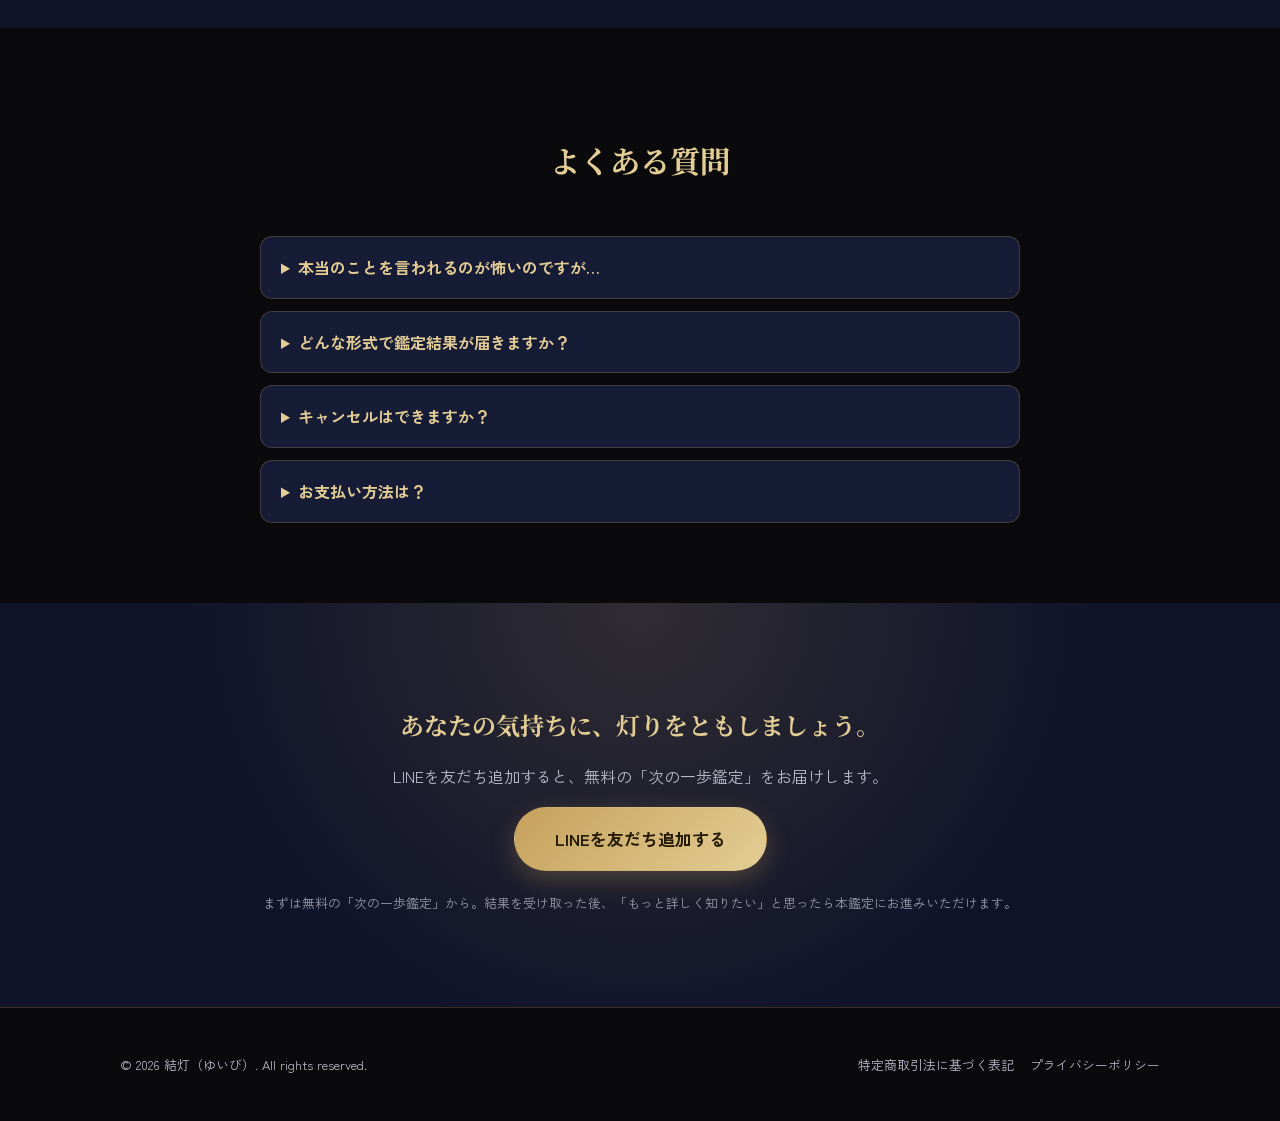
==== commit e532eb6f: "診断の質問ごとの離脱を計測し、LINEボタンをタイプ名が自動入力された状態で開くように変更。トップページ・診断結果の「LINE公式アカウント」表記を「LINE」に簡素化 コンサルの助言（計測の粒度を上" ====
--- a/index.html
+++ b/index.html
@@ -8,6 +8,7 @@
 <link rel="preconnect" href="https://fonts.googleapis.com">
 <link href="https://fonts.googleapis.com/css2?family=Noto+Serif+JP:wght@400;600;700&family=Zen+Kaku+Gothic+New:wght@400;500;700&display=swap" rel="stylesheet">
 <link rel="stylesheet" href="css/style.css">
+  <script data-goatcounter="https://yuibirin.goatcounter.com/count" async src="https://gc.zgo.at/count.js"></script>
 </head>
 <body>
 
@@ -131,7 +132,7 @@
           <a href="#cta" class="btn btn-outline">選択する</a>
         </div>
       </div>
-      <p class="menu-flow-note">ご購入は、LINE公式アカウントでの無料の「次の一歩鑑定」の後、MOSHの決済ページよりご案内します。鑑定はすべて鑑定書（テキスト）でのお届けで、対面・通話でのセッションはございません。</p>
+      <p class="menu-flow-note">ご購入は、LINEでの無料の「次の一歩鑑定」の後、MOSHの決済ページよりご案内します。鑑定はすべて鑑定書（テキスト）でのお届けで、対面・通話でのセッションはございません。</p>
       <p class="menu-flow-note"><a href="sample.html">鑑定書のサンプルを見る →</a></p>
     </div>
   </section>
@@ -144,7 +145,7 @@
         <li>
           <span class="flow-num">1</span>
           <h3>友だち追加</h3>
-          <p>下部のボタンからLINE公式アカウントを友だち追加してください。</p>
+          <p>下部のボタンからLINEを友だち追加してください。</p>
         </li>
         <li>
           <span class="flow-num">2</span>
@@ -194,8 +195,8 @@
   <section class="cta-final" id="cta">
     <div class="container">
       <h2>あなたの気持ちに、灯りをともしましょう。</h2>
-      <p>LINE公式アカウントを友だち追加すると、無料の「次の一歩鑑定」をお届けします。</p>
-      <a href="https://lin.ee/8KUu7Op" class="btn btn-primary btn-large" target="_blank" rel="noopener">LINE公式を友だち追加する</a>
+      <p>LINEを友だち追加すると、無料の「次の一歩鑑定」をお届けします。</p>
+      <a href="https://lin.ee/8KUu7Op" class="btn btn-primary btn-large" target="_blank" rel="noopener" data-goatcounter-click="top-line" data-goatcounter-title="トップ→LINEボタン">LINEを友だち追加する</a>
       <p class="cta-note">まずは無料の「次の一歩鑑定」から。結果を受け取った後、「もっと詳しく知りたい」と思ったら本鑑定にお進みいただけます。</p>
     </div>
   </section>
